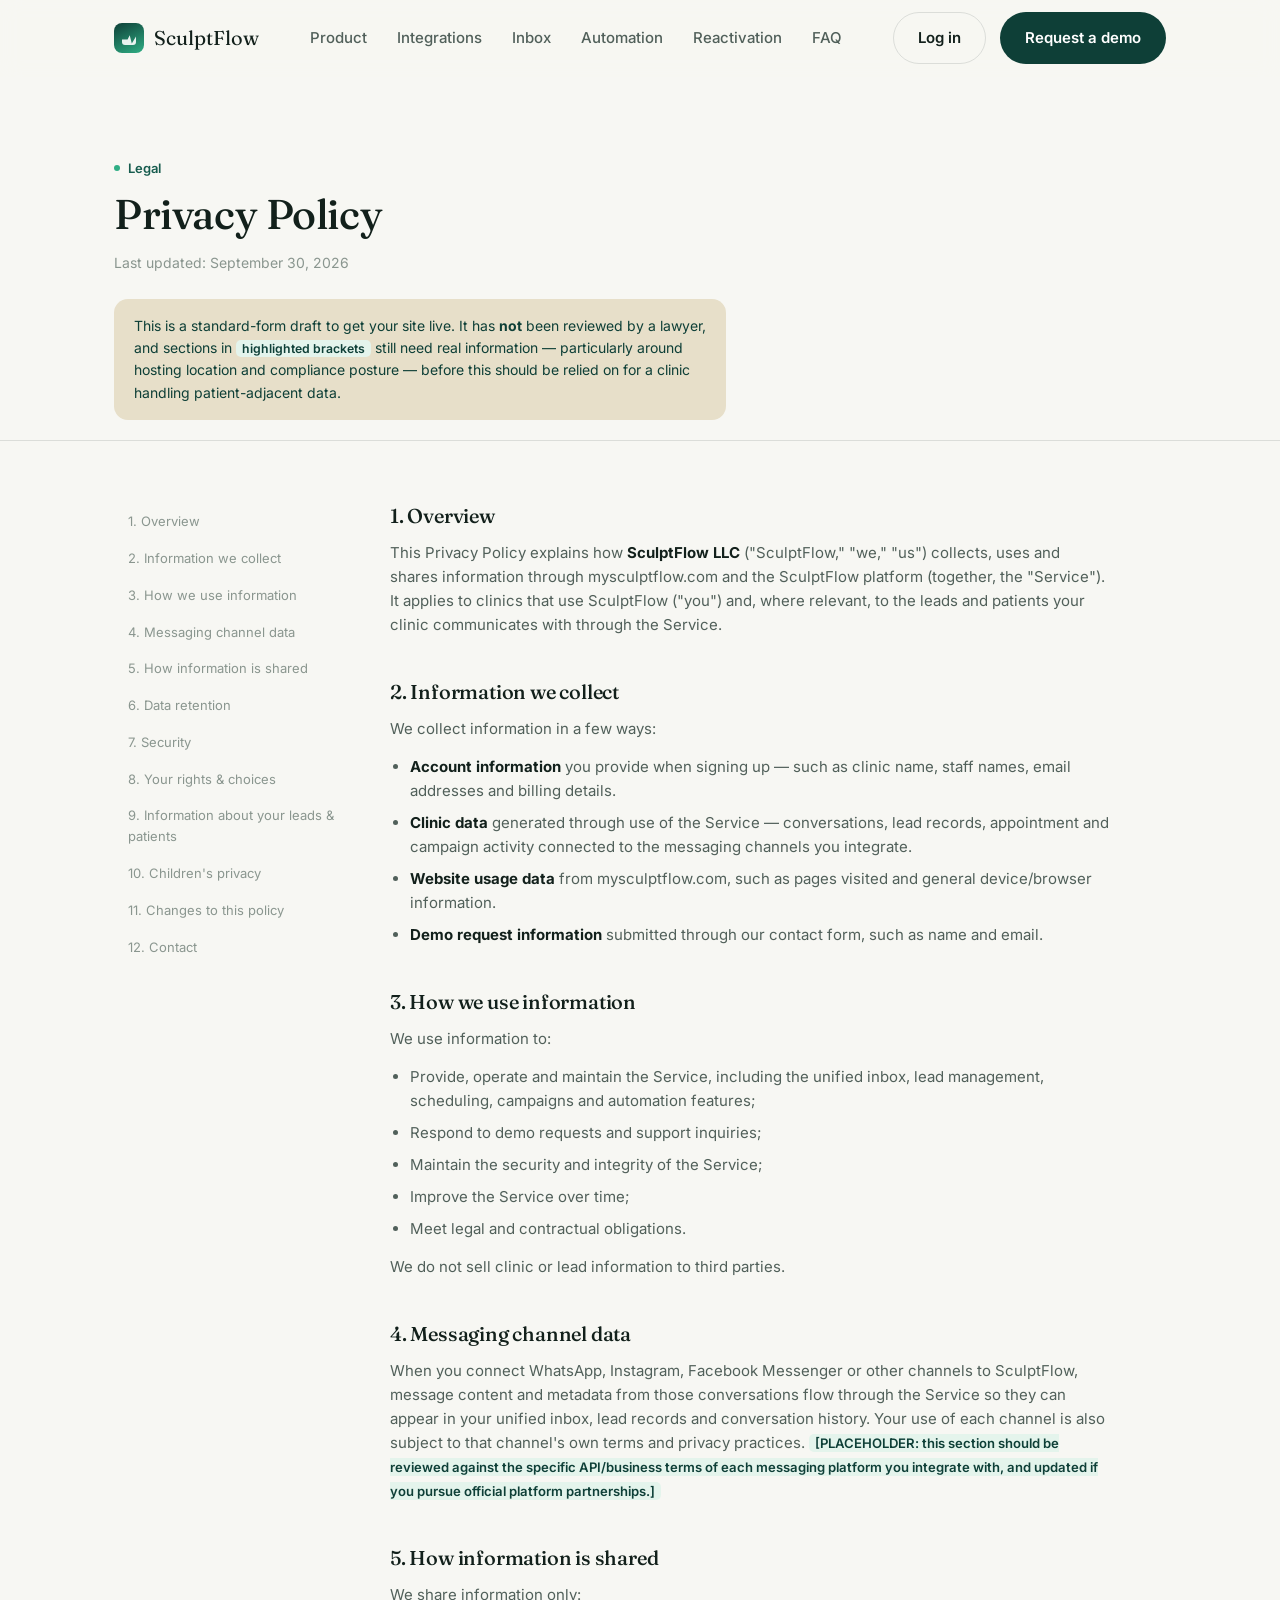
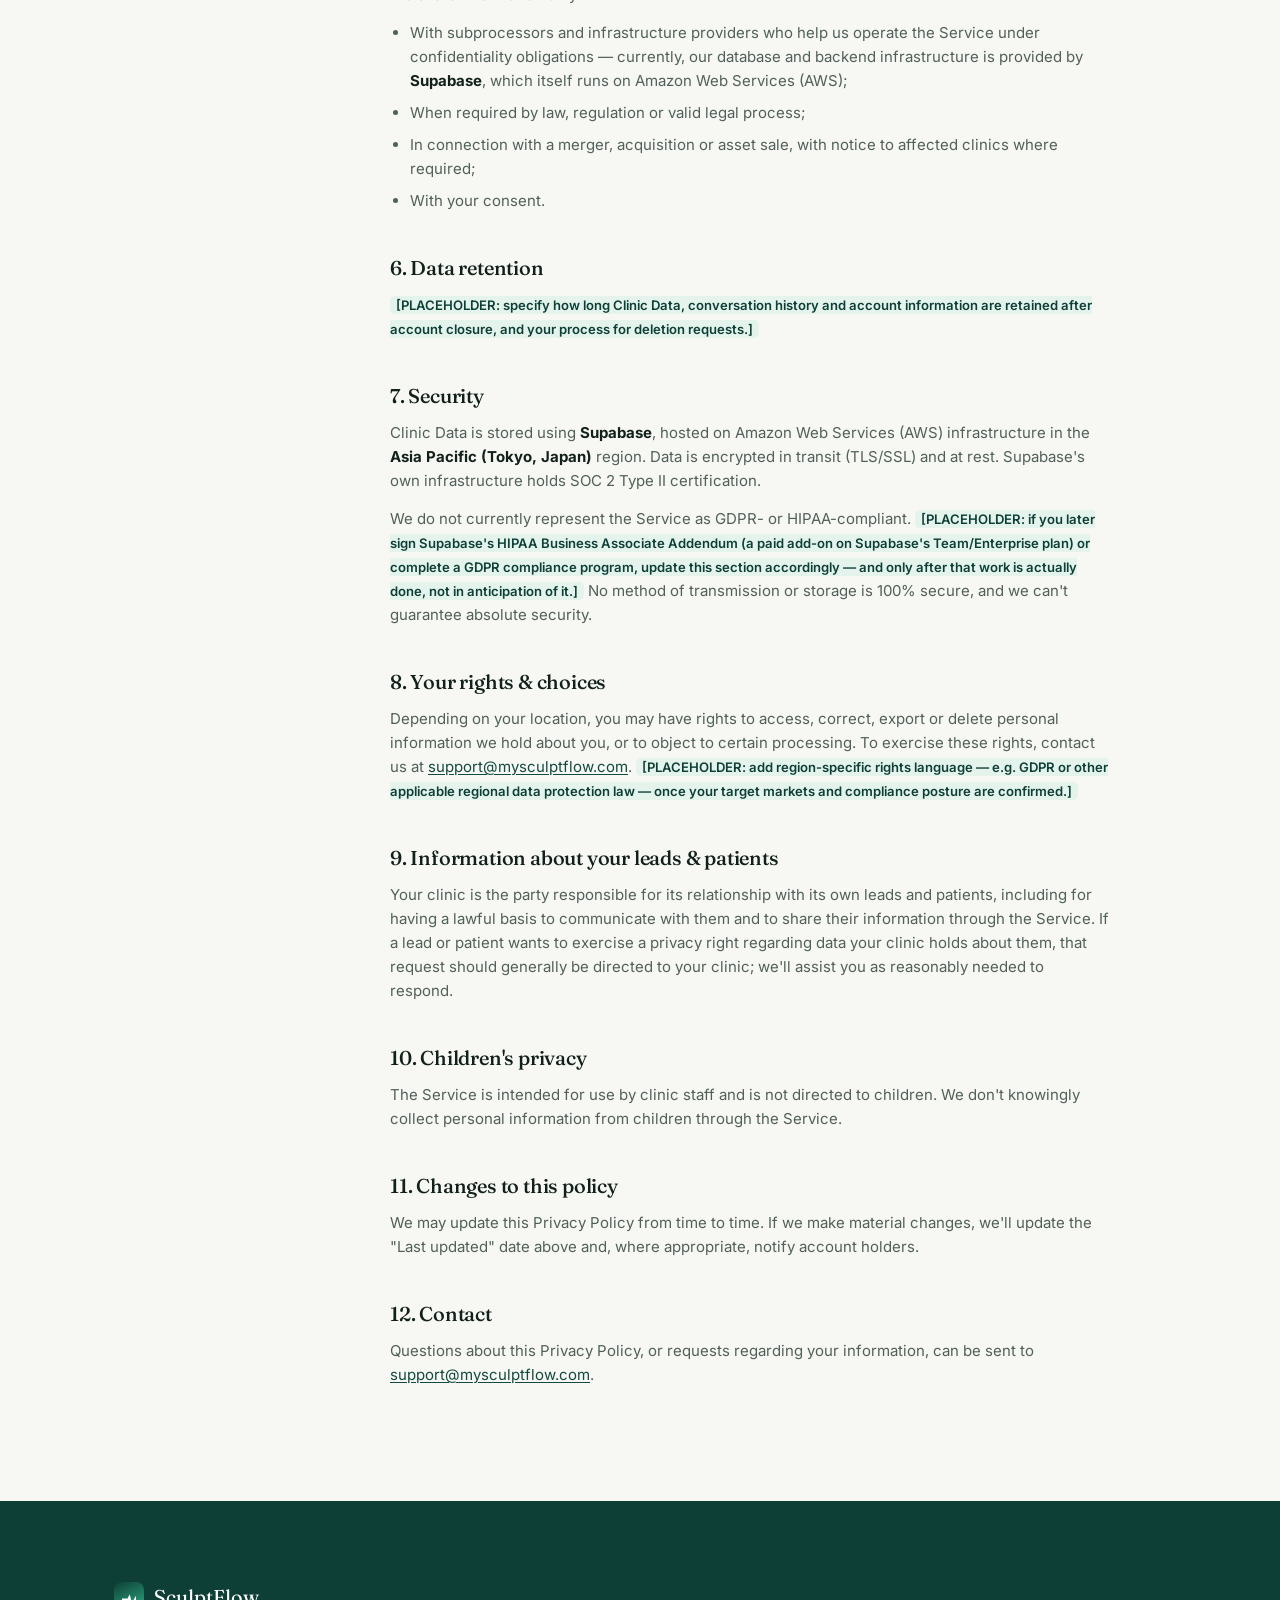
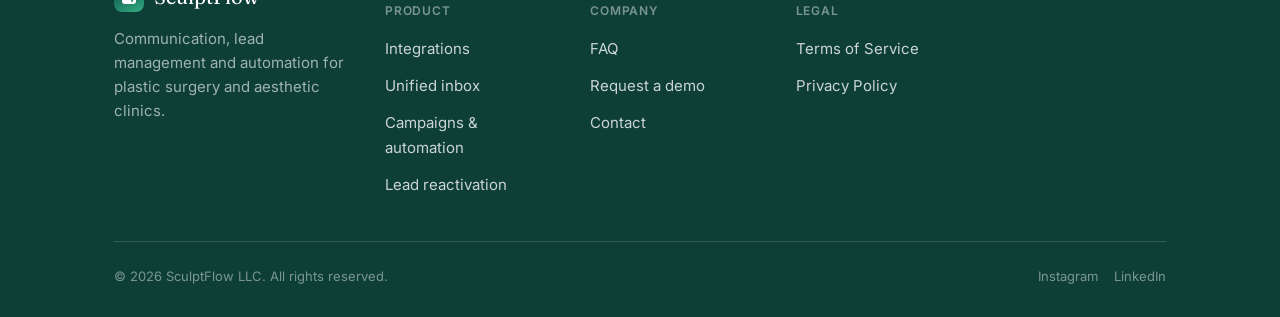
==== privacy.html @ b457e981 "Add Terms of Service and Privacy Policy pages" ====
<!doctype html>
<html lang="en">
<head>
<meta charset="UTF-8">
<meta name="viewport" content="width=device-width, initial-scale=1.0">
<title>Privacy Policy — SculptFlow</title>
<meta name="description" content="Privacy Policy for SculptFlow, a communication, lead management and automation platform for plastic surgery and aesthetic clinics.">
<link rel="icon" href="data:,">
<link rel="stylesheet" href="styles.css">
</head>
<body>

<!-- =========================== HEADER =========================== -->
<header class="site-header" id="siteHeader">
  <div class="wrap">
    <a href="index.html" class="logo">
      <span class="logo-mark" aria-hidden="true"></span>
      SculptFlow
    </a>

    <nav class="nav-links" aria-label="Primary">
      <a href="index.html#flow">Product</a>
      <a href="index.html#integrations">Integrations</a>
      <a href="index.html#inbox">Inbox</a>
      <a href="index.html#automation">Automation</a>
      <a href="index.html#reactivation">Reactivation</a>
      <a href="index.html#faq">FAQ</a>
    </nav>

    <div class="header-actions">
      <a href="index.html#demo" class="btn btn-ghost">Log in</a>
      <a href="index.html#demo" class="btn btn-primary">Request a demo</a>
      <button class="nav-toggle" id="navToggle" aria-label="Toggle menu" aria-expanded="false" aria-controls="mobileNav">
        <span></span><span></span><span></span>
      </button>
    </div>
  </div>

  <div class="mobile-nav" id="mobileNav">
    <a href="index.html#flow">Product</a>
    <a href="index.html#integrations">Integrations</a>
    <a href="index.html#inbox">Inbox</a>
    <a href="index.html#automation">Automation</a>
    <a href="index.html#reactivation">Reactivation</a>
    <a href="index.html#faq">FAQ</a>
    <a href="index.html#demo" class="btn btn-primary btn-block">Request a demo</a>
  </div>
</header>

<main>

  <section class="legal-hero">
    <div class="wrap">
      <span class="kicker">Legal</span>
      <h1>Privacy Policy</h1>
      <p class="legal-updated">Last updated: September 30, 2026</p>
      <p class="legal-notice">This is a standard-form draft to get your site live. It has <strong>not</strong> been reviewed by a lawyer, and sections in <span class="legal-placeholder">highlighted brackets</span> still need real information — particularly around hosting location and compliance posture — before this should be relied on for a clinic handling patient-adjacent data.</p>
    </div>
  </section>

  <section class="legal-body">
    <div class="wrap legal-layout">

      <nav class="legal-toc" aria-label="Table of contents">
        <a href="#overview">1. Overview</a>
        <a href="#collect">2. Information we collect</a>
        <a href="#use">3. How we use information</a>
        <a href="#channels">4. Messaging channel data</a>
        <a href="#sharing">5. How information is shared</a>
        <a href="#retention">6. Data retention</a>
        <a href="#security">7. Security</a>
        <a href="#rights">8. Your rights &amp; choices</a>
        <a href="#leads">9. Information about your leads &amp; patients</a>
        <a href="#children">10. Children's privacy</a>
        <a href="#changes">11. Changes to this policy</a>
        <a href="#contact">12. Contact</a>
      </nav>

      <div class="legal-content">

        <h2 id="overview">1. Overview</h2>
        <p>This Privacy Policy explains how <strong>SculptFlow LLC</strong> ("SculptFlow," "we," "us") collects, uses and shares information through mysculptflow.com and the SculptFlow platform (together, the "Service"). It applies to clinics that use SculptFlow ("you") and, where relevant, to the leads and patients your clinic communicates with through the Service.</p>

        <h2 id="collect">2. Information we collect</h2>
        <p>We collect information in a few ways:</p>
        <ul>
          <li><strong>Account information</strong> you provide when signing up — such as clinic name, staff names, email addresses and billing details.</li>
          <li><strong>Clinic data</strong> generated through use of the Service — conversations, lead records, appointment and campaign activity connected to the messaging channels you integrate.</li>
          <li><strong>Website usage data</strong> from mysculptflow.com, such as pages visited and general device/browser information.</li>
          <li><strong>Demo request information</strong> submitted through our contact form, such as name and email.</li>
        </ul>

        <h2 id="use">3. How we use information</h2>
        <p>We use information to:</p>
        <ul>
          <li>Provide, operate and maintain the Service, including the unified inbox, lead management, scheduling, campaigns and automation features;</li>
          <li>Respond to demo requests and support inquiries;</li>
          <li>Maintain the security and integrity of the Service;</li>
          <li>Improve the Service over time;</li>
          <li>Meet legal and contractual obligations.</li>
        </ul>
        <p>We do not sell clinic or lead information to third parties.</p>

        <h2 id="channels">4. Messaging channel data</h2>
        <p>When you connect WhatsApp, Instagram, Facebook Messenger or other channels to SculptFlow, message content and metadata from those conversations flow through the Service so they can appear in your unified inbox, lead records and conversation history. Your use of each channel is also subject to that channel's own terms and privacy practices. <span class="legal-placeholder">[PLACEHOLDER: this section should be reviewed against the specific API/business terms of each messaging platform you integrate with, and updated if you pursue official platform partnerships.]</span></p>

        <h2 id="sharing">5. How information is shared</h2>
        <p>We share information only:</p>
        <ul>
          <li>With subprocessors and infrastructure providers who help us operate the Service under confidentiality obligations — currently, our database and backend infrastructure is provided by <strong>Supabase</strong>, which itself runs on Amazon Web Services (AWS);</li>
          <li>When required by law, regulation or valid legal process;</li>
          <li>In connection with a merger, acquisition or asset sale, with notice to affected clinics where required;</li>
          <li>With your consent.</li>
        </ul>

        <h2 id="retention">6. Data retention</h2>
        <p><span class="legal-placeholder">[PLACEHOLDER: specify how long Clinic Data, conversation history and account information are retained after account closure, and your process for deletion requests.]</span></p>

        <h2 id="security">7. Security</h2>
        <p>Clinic Data is stored using <strong>Supabase</strong>, hosted on Amazon Web Services (AWS) infrastructure in the <strong>Asia Pacific (Tokyo, Japan)</strong> region. Data is encrypted in transit (TLS/SSL) and at rest. Supabase's own infrastructure holds SOC 2 Type II certification.</p>
        <p>We do not currently represent the Service as GDPR- or HIPAA-compliant. <span class="legal-placeholder">[PLACEHOLDER: if you later sign Supabase's HIPAA Business Associate Addendum (a paid add-on on Supabase's Team/Enterprise plan) or complete a GDPR compliance program, update this section accordingly — and only after that work is actually done, not in anticipation of it.]</span> No method of transmission or storage is 100% secure, and we can't guarantee absolute security.</p>

        <h2 id="rights">8. Your rights &amp; choices</h2>
        <p>Depending on your location, you may have rights to access, correct, export or delete personal information we hold about you, or to object to certain processing. To exercise these rights, contact us at <a href="mailto:support@mysculptflow.com">support@mysculptflow.com</a>. <span class="legal-placeholder">[PLACEHOLDER: add region-specific rights language — e.g. GDPR or other applicable regional data protection law — once your target markets and compliance posture are confirmed.]</span></p>

        <h2 id="leads">9. Information about your leads &amp; patients</h2>
        <p>Your clinic is the party responsible for its relationship with its own leads and patients, including for having a lawful basis to communicate with them and to share their information through the Service. If a lead or patient wants to exercise a privacy right regarding data your clinic holds about them, that request should generally be directed to your clinic; we'll assist you as reasonably needed to respond.</p>

        <h2 id="children">10. Children's privacy</h2>
        <p>The Service is intended for use by clinic staff and is not directed to children. We don't knowingly collect personal information from children through the Service.</p>

        <h2 id="changes">11. Changes to this policy</h2>
        <p>We may update this Privacy Policy from time to time. If we make material changes, we'll update the "Last updated" date above and, where appropriate, notify account holders.</p>

        <h2 id="contact">12. Contact</h2>
        <p>Questions about this Privacy Policy, or requests regarding your information, can be sent to <a href="mailto:support@mysculptflow.com">support@mysculptflow.com</a>.</p>

      </div>
    </div>
  </section>

</main>

<!-- =========================== FOOTER =========================== -->
<footer class="site-footer">
  <div class="wrap">
    <div class="footer-top">
      <div class="footer-brand">
        <a href="index.html" class="logo"><span class="logo-mark" aria-hidden="true"></span>SculptFlow</a>
        <p>Communication, lead management and automation for plastic surgery and aesthetic clinics.</p>
      </div>
      <div class="footer-col">
        <h5>Product</h5>
        <ul>
          <li><a href="index.html#integrations">Integrations</a></li>
          <li><a href="index.html#inbox">Unified inbox</a></li>
          <li><a href="index.html#automation">Campaigns &amp; automation</a></li>
          <li><a href="index.html#reactivation">Lead reactivation</a></li>
        </ul>
      </div>
      <div class="footer-col">
        <h5>Company</h5>
        <ul>
          <li><a href="index.html#faq">FAQ</a></li>
          <li><a href="index.html#demo">Request a demo</a></li>
          <li><a href="mailto:support@mysculptflow.com">Contact</a></li>
        </ul>
      </div>
      <div class="footer-col">
        <h5>Legal</h5>
        <ul>
          <li><a href="terms.html">Terms of Service</a></li>
          <li><a href="privacy.html">Privacy Policy</a></li>
        </ul>
      </div>
    </div>
    <div class="footer-bottom">
      <span>© 2026 SculptFlow LLC. All rights reserved.</span>
      <div class="footer-social">
        <a href="#">Instagram</a>
        <a href="#">LinkedIn</a>
      </div>
    </div>
  </div>
</footer>

<script src="script.js"></script>
</body>
</html>
---- styles.css ----
/* ==========================================================================
   SculptFlow — marketing site
   Design tokens
   ========================================================================== */

@import url('https://fonts.googleapis.com/css2?family=Fraunces:ital,opsz,wght@0,9..144,300;0,9..144,400;0,9..144,500;0,9..144,600;1,9..144,400;1,9..144,500&family=Inter:wght@400;500;600;700&display=swap');

:root{
  --bg:            #F7F7F3;
  --bg-alt:        #EFEDE4;
  --panel:         #FFFFFF;
  --ink:           #12201B;
  --ink-soft:      #51605A;
  --ink-faint:     #8A968F;
  --teal-900:      #0E3F37;
  --teal-800:      #124A40;
  --teal-700:      #175C4E;
  --mint-500:      #2FAE84;
  --mint-400:      #59C79E;
  --mint-100:      #E4F4EC;
  --sand-200:      #E7DFC9;
  --sand-300:      #DCD0AE;
  --line:          rgba(18,32,27,0.12);
  --line-soft:     rgba(18,32,27,0.07);
  --shadow-soft:   0 20px 50px -25px rgba(14,63,55,0.35);

  --font-display: 'Fraunces', ui-serif, Georgia, serif;
  --font-body:    'Inter', -apple-system, BlinkMacSystemFont, 'Segoe UI', sans-serif;

  --max: 1180px;
  --pad: clamp(20px, 5vw, 64px);
}

*, *::before, *::after{ box-sizing: border-box; }
html{ scroll-behavior: smooth; }
@media (prefers-reduced-motion: reduce){
  html{ scroll-behavior: auto; }
  *{ animation-duration: 0.001ms !important; animation-iteration-count: 1 !important; transition-duration: 0.001ms !important; }
}

body{
  margin:0;
  background: var(--bg);
  color: var(--ink);
  font-family: var(--font-body);
  font-size: 16px;
  line-height: 1.6;
  -webkit-font-smoothing: antialiased;
}

img{ max-width:100%; display:block; }
a{ color: inherit; text-decoration: none; }
ul{ margin:0; padding:0; list-style:none; }
button{ font: inherit; cursor:pointer; }

.wrap{
  max-width: var(--max);
  margin: 0 auto;
  padding-left: var(--pad);
  padding-right: var(--pad);
}

section{ position: relative; }

h1,h2,h3,h4{
  font-family: var(--font-display);
  font-weight: 500;
  line-height: 1.1;
  letter-spacing: -0.01em;
  margin: 0;
  color: var(--ink);
}

h2{ font-size: clamp(1.9rem, 3.4vw, 2.7rem); }
h3{ font-size: clamp(1.25rem, 2vw, 1.5rem); }

p{ margin:0; }

.lede{
  color: var(--ink-soft);
  font-size: clamp(1rem, 1.2vw, 1.125rem);
  max-width: 46ch;
}

:focus-visible{
  outline: 2px solid var(--teal-700);
  outline-offset: 3px;
  border-radius: 4px;
}

/* --------------------------------------------------------------------
   Section furniture
   -------------------------------------------------------------------- */

.kicker{
  display:inline-flex;
  align-items:center;
  gap:8px;
  font-size: 0.8125rem;
  color: var(--teal-700);
  font-weight: 600;
  margin-bottom: 14px;
}
.kicker::before{
  content:"";
  width:6px; height:6px;
  border-radius:50%;
  background: var(--mint-500);
  flex: none;
}

.section-head{
  max-width: 640px;
  margin-bottom: 44px;
}
.section-head.center{
  margin-left:auto; margin-right:auto;
  text-align:center;
}
.section-head .lede{ margin-top:14px; max-width: 52ch; }
.section-head.center .lede{ margin-left:auto; margin-right:auto; }

.section-pad{ padding: clamp(64px, 9vw, 112px) 0; }
.tint{ background: var(--bg-alt); }
.divider{ border-top:1px solid var(--line); }

/* Buttons */
.btn{
  display:inline-flex;
  align-items:center;
  justify-content:center;
  gap:8px;
  padding: 13px 24px;
  border-radius: 100px;
  font-weight: 600;
  font-size: 0.9375rem;
  border: 1px solid transparent;
  transition: transform .18s ease, background .18s ease, border-color .18s ease, color .18s ease;
  white-space: nowrap;
}
.btn:active{ transform: translateY(1px); }
.btn-primary{
  background: var(--teal-900);
  color: #fff;
}
.btn-primary:hover{ background: var(--mint-500); }
.btn-ghost{
  background: transparent;
  border-color: var(--line);
  color: var(--ink);
}
.btn-ghost:hover{ border-color: var(--teal-900); }
.btn-block{ width:100%; }

/* --------------------------------------------------------------------
   Header
   -------------------------------------------------------------------- */

.site-header{
  position: sticky;
  top:0;
  z-index: 100;
  background: rgba(247,247,243,0.86);
  backdrop-filter: saturate(140%) blur(10px);
  border-bottom: 1px solid transparent;
  transition: border-color .25s ease, box-shadow .25s ease;
}
.site-header.is-scrolled{
  border-color: var(--line);
  box-shadow: 0 8px 30px -24px rgba(18,32,27,0.5);
}
.site-header .wrap{
  display:flex;
  align-items:center;
  justify-content:space-between;
  height: 76px;
}
.logo{
  display:flex;
  align-items:center;
  gap:10px;
  font-family: var(--font-display);
  font-size: 1.25rem;
  color: var(--ink);
}
.logo-mark{
  width: 30px; height: 30px;
  border-radius: 8px;
  background: linear-gradient(155deg, var(--teal-900), var(--mint-500));
  position: relative;
  flex: none;
}
.logo-mark::after{
  content:"";
  position:absolute;
  inset: 8px 8px 8px 8px;
  border-radius: 3px;
  background: #fff;
  clip-path: polygon(0 60%, 40% 60%, 55% 30%, 70% 90%, 100% 40%, 100% 100%, 0 100%);
  opacity:.9;
}

.nav-links{
  display:flex;
  align-items:center;
  gap: 30px;
}
.nav-links a{
  font-size: 0.9375rem;
  color: var(--ink-soft);
  font-weight: 500;
  transition: color .15s ease;
}
.nav-links a:hover{ color: var(--ink); }

.header-actions{ display:flex; align-items:center; gap:14px; }

.nav-toggle{
  display:none;
  background:none; border:none;
  width: 40px; height:40px;
  align-items:center; justify-content:center;
  flex-direction:column; gap:5px;
}
.nav-toggle span{ width:20px; height:2px; background: var(--ink); display:block; transition: transform .2s ease, opacity .2s ease; }

.mobile-nav{
  display:none;
  flex-direction:column;
  gap: 2px;
  padding: 8px var(--pad) 20px;
  border-top: 1px solid var(--line);
  background: var(--bg);
}
.mobile-nav a{
  padding: 12px 4px;
  border-bottom: 1px solid var(--line-soft);
  color: var(--ink-soft);
  font-weight: 500;
}
.mobile-nav .btn{ margin-top: 14px; }

body.nav-open .mobile-nav{ display:flex; }
body.nav-open .nav-toggle span:nth-child(1){ transform: translateY(7px) rotate(45deg); }
body.nav-open .nav-toggle span:nth-child(2){ opacity:0; }
body.nav-open .nav-toggle span:nth-child(3){ transform: translateY(-7px) rotate(-45deg); }

@media (max-width: 880px){
  .nav-links{ display:none; }
  .header-actions .btn-ghost{ display:none; }
  .nav-toggle{ display:flex; }
}

/* --------------------------------------------------------------------
   Hero
   -------------------------------------------------------------------- */

.hero{
  padding: clamp(56px, 9vw, 96px) 0 0;
  overflow: hidden;
}
.hero-grid{
  display:grid;
  grid-template-columns: 1.05fr 1fr;
  gap: 48px;
  align-items:center;
}
.hero-copy .badge{
  display:inline-flex;
  align-items:center;
  gap:8px;
  padding: 7px 14px;
  border-radius: 100px;
  background: var(--sand-200);
  color: var(--teal-900);
  font-size: 0.8125rem;
  font-weight: 600;
  margin-bottom: 22px;
}
.badge .dot{ width:6px; height:6px; border-radius:50%; background: var(--mint-500); }

.hero h1{
  font-size: clamp(2.3rem, 4.4vw, 3.6rem);
  max-width: 15ch;
}
.hero h1 em{
  font-style: italic;
  color: var(--teal-800);
}
.hero .lede{
  margin-top: 20px;
  max-width: 48ch;
  font-size: 1.0625rem;
}
.hero-ctas{
  display:flex;
  align-items:center;
  gap: 18px;
  margin-top: 30px;
  flex-wrap:wrap;
}
.hero-note{
  font-size: 0.8125rem;
  color: var(--ink-faint);
}
.hero-channels{
  display:flex;
  align-items:center;
  gap: 18px;
  margin-top: 40px;
  flex-wrap: wrap;
}
.hero-channels span{
  font-size: 0.75rem;
  text-transform: uppercase;
  letter-spacing: 0.06em;
  color: var(--ink-faint);
}
.chan-row{ display:flex; gap:10px; }
.chan-chip{
  display:flex; align-items:center; gap:6px;
  padding: 6px 12px 6px 8px;
  border-radius: 100px;
  border: 1px solid var(--line);
  background: var(--panel);
  font-size: 0.8125rem;
  font-weight: 600;
}
.chan-chip svg{ width:16px; height:16px; }

/* Hero mockup -------------------------------------------------------- */
.hero-visual{ position:relative; }
.mock-window{
  background: var(--panel);
  border-radius: 20px;
  border: 1px solid var(--line);
  box-shadow: var(--shadow-soft);
  overflow:hidden;
  transform: rotate(1.2deg);
}
.mock-titlebar{
  display:flex; align-items:center; gap:6px;
  padding: 12px 16px;
  border-bottom: 1px solid var(--line-soft);
}
.mock-titlebar i{ width:9px; height:9px; border-radius:50%; background: var(--line); }
.mock-titlebar span{
  margin-left: 10px;
  font-size: 0.75rem;
  color: var(--ink-faint);
}
.mock-body{ display:flex; min-height: 340px; }
.mock-sidebar{
  width: 130px;
  border-right: 1px solid var(--line-soft);
  padding: 16px 10px;
  background: var(--bg-alt);
  flex: none;
}
.mock-sidebar .item{
  padding: 9px 10px;
  border-radius: 8px;
  font-size: 0.75rem;
  color: var(--ink-soft);
  font-weight: 600;
  margin-bottom: 4px;
}
.mock-sidebar .item.active{ background: var(--teal-900); color:#fff; }
.mock-main{ flex:1; padding: 16px; display:flex; flex-direction:column; gap:10px; }
.mock-msg{
  max-width: 78%;
  padding: 9px 12px;
  border-radius: 14px;
  font-size: 0.8125rem;
  line-height:1.35;
}
.mock-msg.in{ background: var(--bg-alt); align-self:flex-start; border-bottom-left-radius:4px; }
.mock-msg.out{ background: var(--teal-900); color:#fff; align-self:flex-end; border-bottom-right-radius:4px; }
.mock-msg.ai{ background: var(--mint-100); color: var(--teal-900); align-self:flex-start; border-bottom-left-radius:4px; }
.mock-tag{
  align-self:flex-start;
  font-size: 0.6875rem;
  color: var(--ink-faint);
  margin: 2px 0 8px;
}
.mock-float{
  position:absolute;
  background: var(--panel);
  border: 1px solid var(--line);
  border-radius: 14px;
  box-shadow: var(--shadow-soft);
  padding: 12px 14px;
  display:flex; align-items:center; gap:10px;
  font-size: 0.8125rem;
  font-weight: 600;
}
.mock-float.f1{ top: -18px; right: 30px; }
.mock-float.f2{ bottom: -22px; left: -18px; }
.mock-float .swatch{ width:30px; height:30px; border-radius:9px; flex:none; display:flex; align-items:center; justify-content:center; color:#fff; }

@media (max-width: 980px){
  .hero-grid{ grid-template-columns: 1fr; }
  .hero-visual{ order:-1; }
  .mock-float{ display:none; }
}

/* --------------------------------------------------------------------
   Segment strip (who it's for, understated)
   -------------------------------------------------------------------- */
.segment-strip{
  padding: 30px 0;
  border-top: 1px solid var(--line);
  border-bottom: 1px solid var(--line);
}
.segment-strip .wrap{
  display:flex;
  flex-wrap:wrap;
  gap: 14px 34px;
  align-items:center;
  justify-content:space-between;
}
.segment-strip .label{
  font-size: 0.8125rem;
  color: var(--ink-faint);
  flex: none;
}
.segment-list{
  display:flex;
  flex-wrap:wrap;
  gap: 10px 30px;
}
.segment-list li{
  font-family: var(--font-display);
  font-size: 1.05rem;
  color: var(--ink-soft);
}

/* --------------------------------------------------------------------
   Flow (numbered sequence)
   -------------------------------------------------------------------- */
.flow-list{
  display:grid;
  grid-template-columns: repeat(4, 1fr);
  gap: 1px;
  background: var(--line);
  border: 1px solid var(--line);
  border-radius: 18px;
  overflow: hidden;
}
.flow-item{
  background: var(--panel);
  padding: 26px 20px;
  min-height: 168px;
  display:flex;
  flex-direction:column;
  gap: 14px;
}
.flow-item .num{
  font-family: var(--font-display);
  font-size: 0.9rem;
  color: var(--mint-500);
  font-weight:600;
}
.flow-item h4{ font-size: 1.0625rem; font-weight:500; }
.flow-item p{ font-size: 0.875rem; color: var(--ink-soft); }

@media (max-width: 900px){
  .flow-list{ grid-template-columns: repeat(2, 1fr); }
}
@media (max-width: 560px){
  .flow-list{ grid-template-columns: 1fr; }
}

/* --------------------------------------------------------------------
   Integrations
   -------------------------------------------------------------------- */
.integration-cards{
  display:grid;
  grid-template-columns: repeat(3, 1fr);
  gap: 20px;
}
.integration-card{
  background: var(--panel);
  border: 1px solid var(--line);
  border-radius: 18px;
  padding: 28px;
  transition: transform .2s ease, box-shadow .2s ease;
}
.integration-card:hover{ transform: translateY(-4px); box-shadow: var(--shadow-soft); }
.integration-card .icn{
  width: 48px; height:48px;
  border-radius: 13px;
  display:flex; align-items:center; justify-content:center;
  margin-bottom: 18px;
}
.integration-card h4{ margin-bottom:8px; }
.integration-card p{ color: var(--ink-soft); font-size: 0.9375rem; }
.icn-whatsapp{ background:#E4F4EC; color:#1E8E5A; }
.icn-instagram{ background:#FCE7EF; color:#C13584; }
.icn-messenger{ background:#E6EEFC; color:#0A66C2; }

.integration-note{
  margin-top: 26px;
  display:flex;
  align-items:center;
  gap: 12px;
  padding: 16px 20px;
  border-radius: 14px;
  background: var(--bg-alt);
  font-size: 0.875rem;
  color: var(--ink-soft);
}

@media (max-width: 780px){
  .integration-cards{ grid-template-columns: 1fr; }
}

/* --------------------------------------------------------------------
   Feature rows (image / text alternating)
   -------------------------------------------------------------------- */
.feature-row{
  display:grid;
  grid-template-columns: 1fr 1fr;
  gap: 56px;
  align-items:center;
}
.feature-row.reverse .feature-visual{ order: 2; }
.feature-row + .feature-row{ margin-top: 88px; }

.feature-text .kicker{ margin-bottom: 12px; }
.feature-text h3{ font-size: clamp(1.4rem, 2.4vw, 1.85rem); margin-bottom: 14px; }
.feature-text p.lede{ max-width: 50ch; margin-bottom: 22px; }

.check-list{ display:flex; flex-direction:column; gap: 12px; }
.check-list li{
  display:flex;
  align-items:flex-start;
  gap: 10px;
  font-size: 0.9375rem;
  color: var(--ink-soft);
}
.check-list svg{ flex:none; margin-top:3px; color: var(--mint-500); }

@media (max-width: 900px){
  .feature-row, .feature-row.reverse{ grid-template-columns: 1fr; }
  .feature-row.reverse .feature-visual{ order: -1; }
}

/* Generic mock panel used across feature sections */
.panel-card{
  background: var(--panel);
  border: 1px solid var(--line);
  border-radius: 18px;
  box-shadow: var(--shadow-soft);
  overflow:hidden;
}
.panel-head{
  display:flex; align-items:center; justify-content:space-between;
  padding: 14px 18px;
  border-bottom: 1px solid var(--line-soft);
  font-size: 0.8125rem;
  color: var(--ink-faint);
  font-weight:600;
}
.panel-head .pill{
  padding: 3px 10px;
  border-radius: 100px;
  background: var(--mint-100);
  color: var(--teal-800);
  font-size: 0.6875rem;
}
.panel-body{ padding: 18px; }

/* Lead table mock */
.lead-row{
  display:grid;
  grid-template-columns: 1.4fr 1fr 0.9fr;
  gap: 10px;
  padding: 12px 10px;
  border-bottom: 1px solid var(--line-soft);
  align-items:center;
}
.lead-row:last-child{ border-bottom:none; }
.lead-name{ font-weight:600; font-size:0.875rem; }
.lead-sub{ font-size:0.75rem; color: var(--ink-faint); }
.stage-pill{
  justify-self:start;
  font-size: 0.6875rem;
  font-weight:600;
  padding: 4px 10px;
  border-radius: 100px;
}
.stage-new{ background:#E6EEFC; color:#0A66C2; }
.stage-booked{ background:#E4F4EC; color:#1E8E5A; }
.stage-follow{ background:#FBEFDC; color:#A8641E; }

/* Scheduler mock */
.slot-grid{
  display:grid;
  grid-template-columns: repeat(4, 1fr);
  gap: 8px;
}
.slot{
  padding: 10px 6px;
  text-align:center;
  border-radius: 10px;
  border: 1px solid var(--line);
  font-size: 0.75rem;
  color: var(--ink-soft);
}
.slot.taken{ background: var(--bg-alt); color: var(--ink-faint); text-decoration: line-through; }
.slot.open{ border-color: var(--mint-500); color: var(--teal-800); font-weight:600; }

/* Campaign mock */
.campaign-item{
  display:flex; align-items:center; justify-content:space-between;
  padding: 12px 4px;
  border-bottom: 1px solid var(--line-soft);
}
.campaign-item:last-child{ border-bottom:none; }
.campaign-item .name{ font-size:0.875rem; font-weight:600; }
.campaign-item .meta{ font-size:0.75rem; color: var(--ink-faint); }
.campaign-progress{
  width: 90px; height:6px; border-radius:4px;
  background: var(--bg-alt);
  overflow:hidden;
  flex:none;
}
.campaign-progress i{ display:block; height:100%; background: var(--mint-500); }

/* AI / human takeover toggle mock */
.takeover-toggle{
  display:flex; align-items:center; gap:10px;
  padding: 10px 14px;
  border-radius: 100px;
  background: var(--bg-alt);
  width: fit-content;
  font-size: 0.8125rem;
  font-weight:600;
  margin-bottom: 16px;
}
.takeover-toggle .knob{
  width: 34px; height: 20px;
  border-radius: 100px;
  background: var(--teal-900);
  position: relative;
  flex:none;
}
.takeover-toggle .knob::after{
  content:"";
  position:absolute; top:2px; left:2px;
  width:16px; height:16px;
  border-radius:50%;
  background:#fff;
  transition: left .2s ease;
}
.takeover-toggle.on .knob::after{ left: 16px; }
.takeover-toggle.on .knob{ background: var(--mint-500); }

/* --------------------------------------------------------------------
   Reactivation (standalone emphasis section)
   -------------------------------------------------------------------- */
.reactivation{
  background: var(--teal-900);
  color: #fff;
  border-radius: 28px;
  padding: clamp(48px, 7vw, 84px);
  display:grid;
  grid-template-columns: 1.1fr 0.9fr;
  gap: 48px;
  align-items:center;
}
.reactivation .kicker{ color: var(--mint-400); }
.reactivation .kicker::before{ background: var(--mint-400); }
.reactivation h2{
  color:#fff;
  font-size: clamp(1.8rem, 3.2vw, 2.5rem);
  max-width: 14ch;
}
.reactivation p.lede{ color: rgba(255,255,255,0.72); margin-top:16px; max-width: 46ch; }
.reactivation .btn-primary{ background:#fff; color: var(--teal-900); margin-top: 26px; }
.reactivation .btn-primary:hover{ background: var(--mint-400); color:#fff; }

.reactivation-card{
  background: rgba(255,255,255,0.06);
  border: 1px solid rgba(255,255,255,0.14);
  border-radius: 18px;
  padding: 24px;
}
.reactivation-stat-row{
  display:flex; align-items:center; justify-content:space-between;
  padding: 14px 0;
  border-bottom: 1px solid rgba(255,255,255,0.12);
}
.reactivation-stat-row:last-child{ border-bottom:none; }
.reactivation-stat-row .k{ font-size: 0.875rem; color: rgba(255,255,255,0.7); }
.reactivation-stat-row .v{ font-family: var(--font-display); font-size:1.1rem; }

@media (max-width: 860px){
  .reactivation{ grid-template-columns: 1fr; }
}

/* --------------------------------------------------------------------
   Dashboard showcase
   -------------------------------------------------------------------- */
.dash-window{
  border-radius: 22px;
  border: 1px solid var(--line);
  background: var(--panel);
  box-shadow: var(--shadow-soft);
  overflow:hidden;
}
.dash-body{ display:flex; }
.dash-sidebar{
  width: 190px;
  flex:none;
  background: var(--teal-900);
  color: rgba(255,255,255,0.75);
  padding: 22px 14px;
}
.dash-sidebar .brand{
  color:#fff; font-family: var(--font-display); font-size:1rem; padding: 0 8px 20px;
}
.dash-sidebar .item{
  padding: 10px 10px;
  border-radius:8px;
  font-size: 0.8125rem;
  font-weight:600;
  margin-bottom:2px;
}
.dash-sidebar .item.active{ background: rgba(255,255,255,0.14); color:#fff; }
.dash-main{ flex:1; padding: 24px; background: var(--bg-alt); }
.dash-cards{
  display:grid;
  grid-template-columns: repeat(3, 1fr);
  gap: 14px;
  margin-bottom: 18px;
}
.dash-card{
  background: var(--panel);
  border: 1px solid var(--line);
  border-radius: 14px;
  padding: 16px;
}
.dash-card .label{ font-size: 0.75rem; color: var(--ink-faint); margin-bottom:8px; }
.dash-card .value{ font-family: var(--font-display); font-size: 1.5rem; }
.dash-inbox-preview{
  background: var(--panel);
  border: 1px solid var(--line);
  border-radius: 14px;
  padding: 14px 16px;
}
.dash-inbox-preview .row{
  display:flex; align-items:center; gap:10px;
  padding: 8px 0;
  border-bottom: 1px solid var(--line-soft);
  font-size: 0.8125rem;
}
.dash-inbox-preview .row:last-child{ border-bottom:none; }
.dash-inbox-preview .chan-dot{ width:8px; height:8px; border-radius:50%; flex:none; }
.dash-inbox-preview .row .name{ font-weight:600; }
.dash-inbox-preview .row .snip{ color: var(--ink-faint); flex:1; overflow:hidden; text-overflow:ellipsis; white-space:nowrap; }

@media (max-width: 780px){
  .dash-cards{ grid-template-columns: 1fr 1fr; }
  .dash-sidebar{ display:none; }
}
@media (max-width: 560px){
  .dash-cards{ grid-template-columns: 1fr; }
}

/* --------------------------------------------------------------------
   FAQ
   -------------------------------------------------------------------- */
.faq-list{
  max-width: 780px;
  margin: 0 auto;
  border-top: 1px solid var(--line);
}
.faq-item{ border-bottom: 1px solid var(--line); }
.faq-q{
  width:100%;
  display:flex;
  align-items:center;
  justify-content:space-between;
  gap: 20px;
  padding: 22px 4px;
  background:none;
  border:none;
  text-align:left;
  font-family: var(--font-display);
  font-size: 1.0625rem;
  color: var(--ink);
}
.faq-q .plus{
  flex:none;
  width: 26px; height:26px;
  border-radius:50%;
  border: 1px solid var(--line);
  display:flex; align-items:center; justify-content:center;
  position:relative;
}
.faq-q .plus::before, .faq-q .plus::after{
  content:"";
  position:absolute;
  background: var(--ink);
  transition: transform .2s ease, opacity .2s ease;
}
.faq-q .plus::before{ width:10px; height:1.5px; }
.faq-q .plus::after{ width:1.5px; height:10px; }
.faq-item.open .faq-q .plus::after{ transform: rotate(90deg); opacity:0; }

.faq-a{
  max-height:0;
  overflow:hidden;
  transition: max-height .28s ease;
}
.faq-a p{
  padding: 0 4px 22px;
  color: var(--ink-soft);
  max-width: 62ch;
  font-size: 0.9375rem;
}

/* --------------------------------------------------------------------
   Demo CTA
   -------------------------------------------------------------------- */
.demo-cta{
  background: var(--sand-200);
  border-radius: 28px;
  padding: clamp(44px, 7vw, 76px);
  text-align:center;
}
.demo-cta h2{ max-width: 20ch; margin: 0 auto; }
.demo-cta .lede{ margin: 16px auto 0; }
.demo-form{
  margin-top: 30px;
  display:flex;
  gap: 10px;
  max-width: 480px;
  margin-left:auto; margin-right:auto;
  flex-wrap: wrap;
  justify-content:center;
}
.demo-form input{
  flex:1;
  min-width: 220px;
  padding: 13px 18px;
  border-radius: 100px;
  border: 1px solid var(--line);
  background: #fff;
  font: inherit;
  font-size: 0.9375rem;
}
.demo-form input:focus{ outline: 2px solid var(--teal-700); outline-offset:1px; }
.demo-status{
  margin-top: 14px;
  font-size: 0.875rem;
  color: var(--teal-800);
  font-weight:600;
  min-height: 1.2em;
}

/* --------------------------------------------------------------------
   Footer
   -------------------------------------------------------------------- */
.site-footer{
  background: var(--teal-900);
  color: rgba(255,255,255,0.75);
  padding: clamp(56px, 7vw, 80px) 0 30px;
}
.footer-top{
  display:grid;
  grid-template-columns: 1.4fr 1fr 1fr 1fr 1fr;
  gap: 40px;
  padding-bottom: 44px;
  border-bottom: 1px solid rgba(255,255,255,0.14);
}
.footer-brand .logo{ color:#fff; margin-bottom: 14px; }
.footer-brand .logo-mark::after{ opacity: 1; }
.footer-brand p{ max-width: 34ch; font-size: 0.9375rem; color: rgba(255,255,255,0.6); }
.footer-col h5{
  font-family: var(--font-body);
  font-size: 0.75rem;
  text-transform: uppercase;
  letter-spacing: 0.06em;
  color: rgba(255,255,255,0.45);
  margin-bottom: 16px;
  font-weight:600;
}
.footer-col ul{ display:flex; flex-direction:column; gap:11px; }
.footer-col a{ font-size: 0.9375rem; color: rgba(255,255,255,0.78); transition: color .15s ease; }
.footer-col a:hover{ color:#fff; }
.footer-bottom{
  display:flex;
  justify-content:space-between;
  align-items:center;
  flex-wrap:wrap;
  gap: 12px;
  padding-top: 24px;
  font-size: 0.8125rem;
  color: rgba(255,255,255,0.45);
}
.footer-social{ display:flex; gap:16px; }

@media (max-width: 780px){
  .footer-top{ grid-template-columns: 1fr 1fr; }
}
@media (max-width: 500px){
  .footer-top{ grid-template-columns: 1fr; }
}

/* --------------------------------------------------------------------
   Reveal-on-load (single orchestrated moment, hero only)
   -------------------------------------------------------------------- */
.reveal{ opacity:0; transform: translateY(14px); }
.reveal.is-in{
  opacity:1; transform: translateY(0);
  transition: opacity .6s ease, transform .6s ease;
}

/* --------------------------------------------------------------------
   Legal pages (Terms / Privacy)
   -------------------------------------------------------------------- */
.legal-hero{
  padding: clamp(48px, 7vw, 76px) 0 20px;
  border-bottom: 1px solid var(--line);
}
.legal-hero .kicker{ margin-bottom: 14px; }
.legal-hero h1{ font-size: clamp(1.9rem, 3.4vw, 2.6rem); max-width: 22ch; }
.legal-updated{
  margin-top: 14px;
  font-size: 0.875rem;
  color: var(--ink-faint);
}

.legal-notice{
  margin-top: 24px;
  padding: 16px 20px;
  border-radius: 14px;
  background: var(--sand-200);
  color: var(--teal-900);
  font-size: 0.875rem;
  max-width: 68ch;
}

.legal-body{
  padding: clamp(40px, 6vw, 64px) 0 clamp(64px, 8vw, 100px);
}
.legal-layout{
  display:grid;
  grid-template-columns: 220px 1fr;
  gap: 56px;
  align-items:start;
}
.legal-toc{
  position: sticky;
  top: 96px;
  display:flex;
  flex-direction:column;
  gap: 4px;
}
.legal-toc a{
  font-size: 0.8125rem;
  color: var(--ink-faint);
  padding: 6px 0;
  border-left: 2px solid transparent;
  padding-left: 12px;
}
.legal-toc a:hover{ color: var(--ink); border-left-color: var(--line); }

.legal-content{ max-width: 72ch; }
.legal-content h2{
  font-size: 1.25rem;
  margin-top: 44px;
  margin-bottom: 14px;
  scroll-margin-top: 96px;
}
.legal-content h2:first-child{ margin-top:0; }
.legal-content p{
  color: var(--ink-soft);
  font-size: 0.9375rem;
  margin-bottom: 14px;
}
.legal-content ul, .legal-content ol{
  margin: 0 0 14px;
  padding-left: 20px;
  color: var(--ink-soft);
  font-size: 0.9375rem;
  display:flex;
  flex-direction:column;
  gap: 8px;
}
.legal-content ul{ list-style: disc; }
.legal-content ol{ list-style: decimal; }
.legal-content a{ color: var(--teal-800); text-decoration: underline; text-underline-offset: 2px; }
.legal-content strong{ color: var(--ink); }
.legal-placeholder{
  background: var(--mint-100);
  color: var(--teal-900);
  padding: 1px 6px;
  border-radius: 5px;
  font-weight: 600;
  font-size: 0.875em;
}

@media (max-width: 860px){
  .legal-layout{ grid-template-columns: 1fr; }
  .legal-toc{
    position: static;
    flex-direction: row;
    flex-wrap: wrap;
    gap: 6px 16px;
    padding-bottom: 20px;
    border-bottom: 1px solid var(--line);
    margin-bottom: 20px;
  }
  .legal-toc a{ border-left:none; padding-left:0; }
}
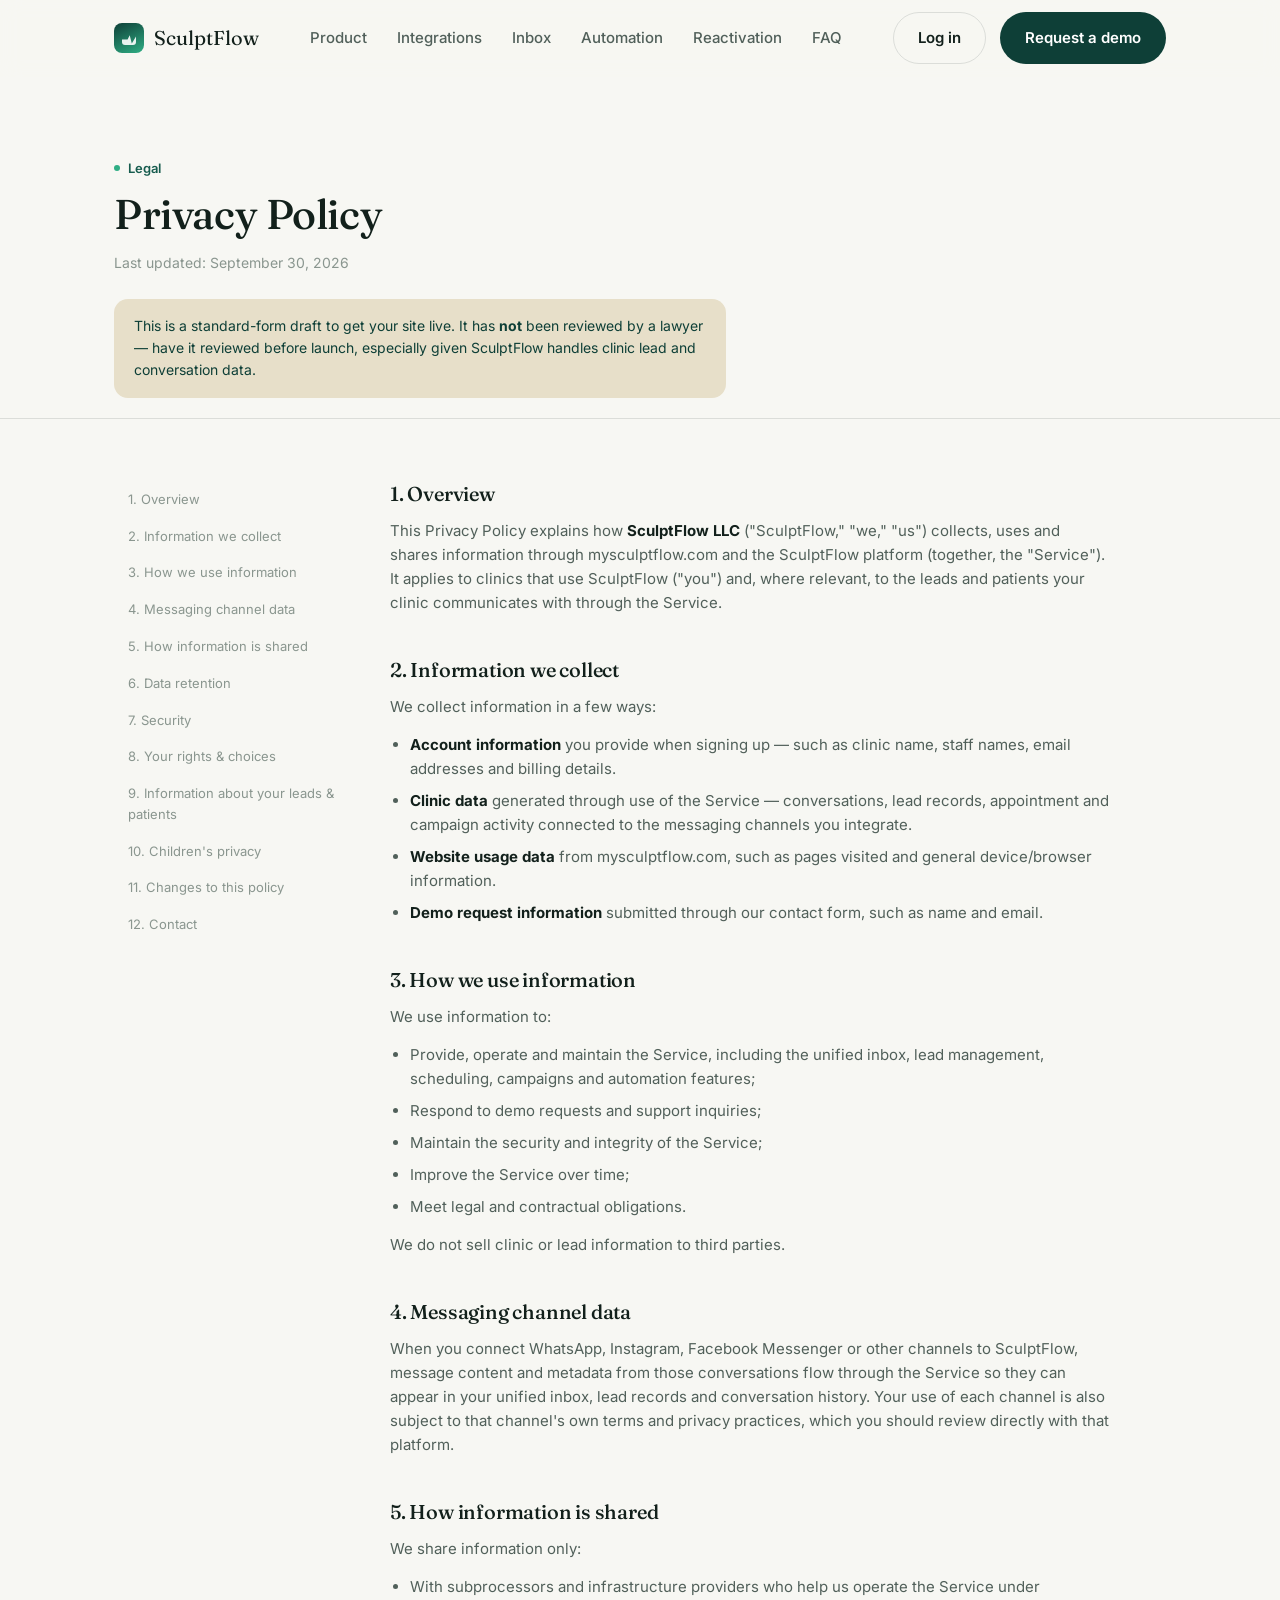
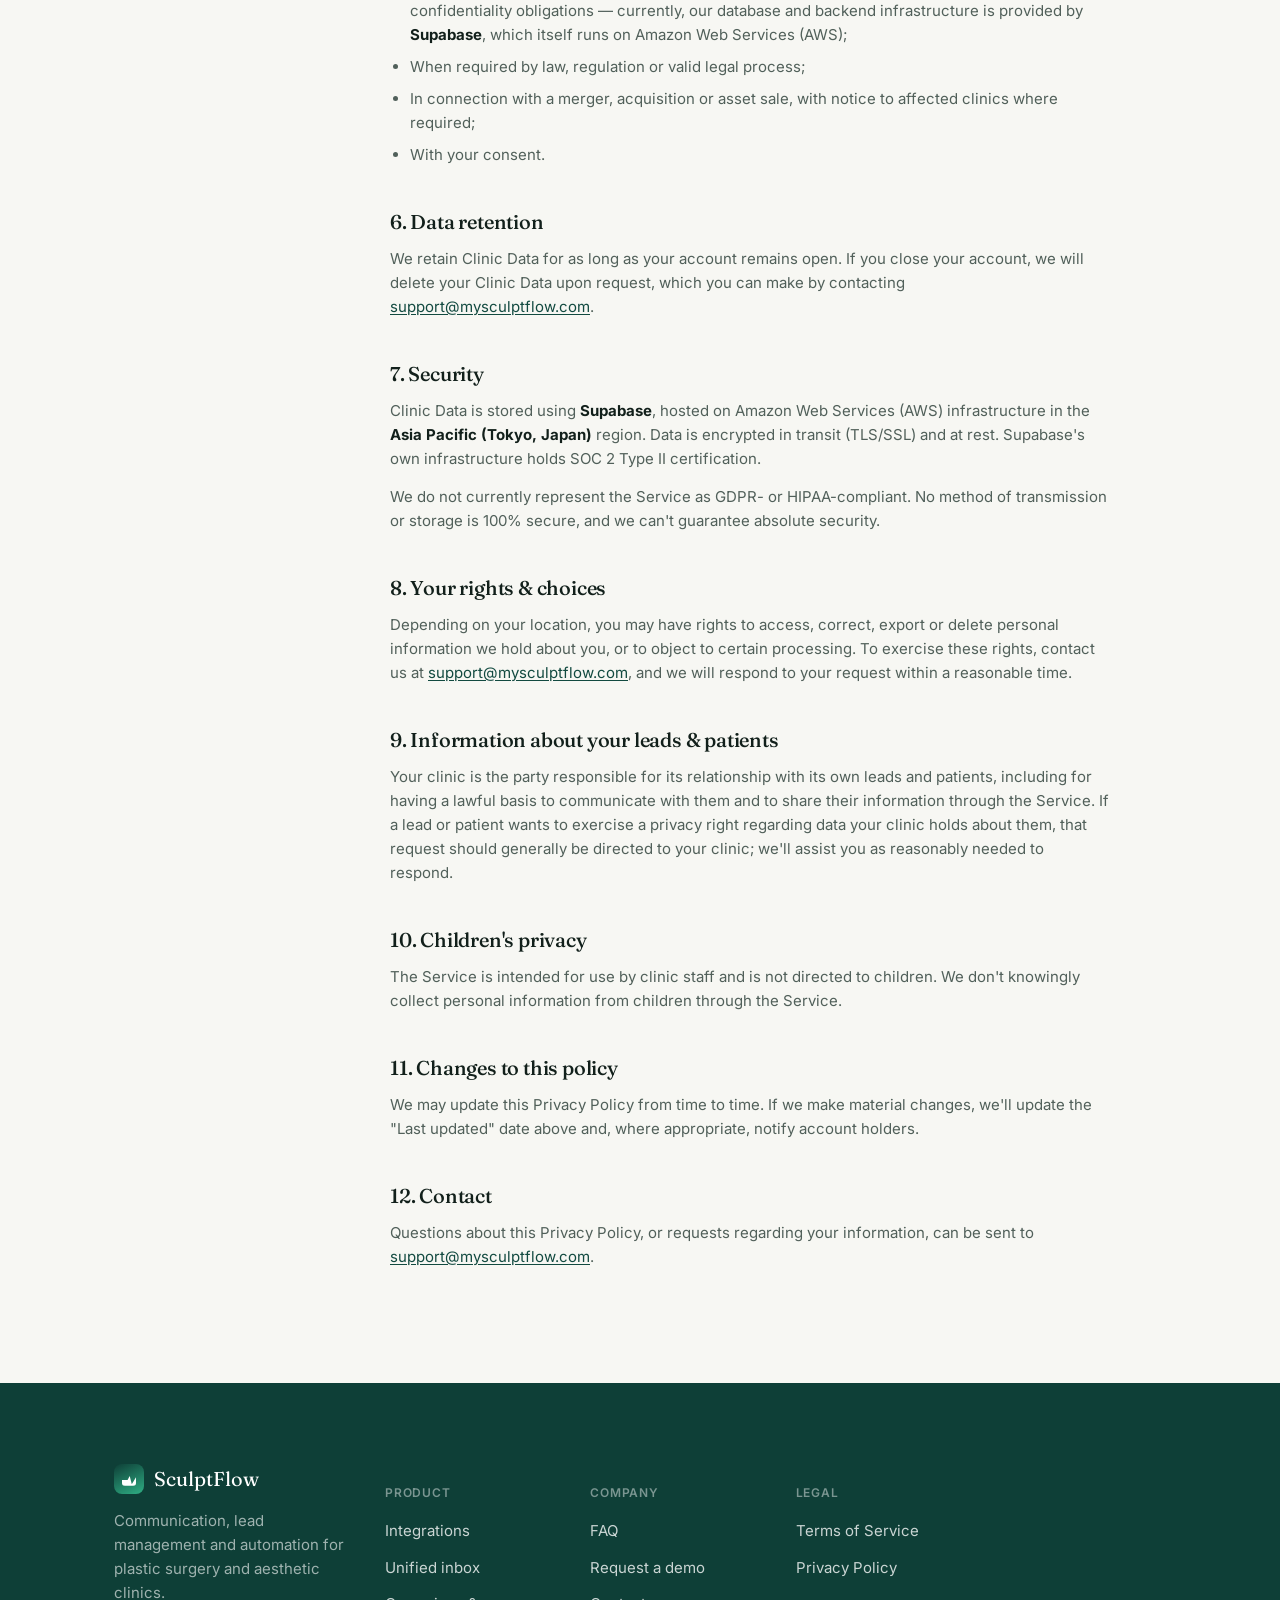
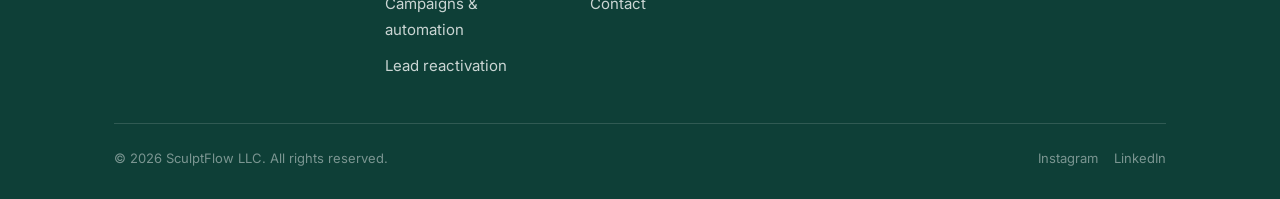
==== commit 94ca89e7: "Add Terms of Service and Privacy Policy pages" ====
--- a/privacy.html
+++ b/privacy.html
@@ -54,7 +54,7 @@
       <span class="kicker">Legal</span>
       <h1>Privacy Policy</h1>
       <p class="legal-updated">Last updated: September 30, 2026</p>
-      <p class="legal-notice">This is a standard-form draft to get your site live. It has <strong>not</strong> been reviewed by a lawyer, and sections in <span class="legal-placeholder">highlighted brackets</span> still need real information — particularly around hosting location and compliance posture — before this should be relied on for a clinic handling patient-adjacent data.</p>
+      <p class="legal-notice">This is a standard-form draft to get your site live. It has <strong>not</strong> been reviewed by a lawyer — have it reviewed before launch, especially given SculptFlow handles clinic lead and conversation data.</p>
     </div>
   </section>
 
@@ -102,7 +102,7 @@
         <p>We do not sell clinic or lead information to third parties.</p>
 
         <h2 id="channels">4. Messaging channel data</h2>
-        <p>When you connect WhatsApp, Instagram, Facebook Messenger or other channels to SculptFlow, message content and metadata from those conversations flow through the Service so they can appear in your unified inbox, lead records and conversation history. Your use of each channel is also subject to that channel's own terms and privacy practices. <span class="legal-placeholder">[PLACEHOLDER: this section should be reviewed against the specific API/business terms of each messaging platform you integrate with, and updated if you pursue official platform partnerships.]</span></p>
+        <p>When you connect WhatsApp, Instagram, Facebook Messenger or other channels to SculptFlow, message content and metadata from those conversations flow through the Service so they can appear in your unified inbox, lead records and conversation history. Your use of each channel is also subject to that channel's own terms and privacy practices, which you should review directly with that platform.</p>
 
         <h2 id="sharing">5. How information is shared</h2>
         <p>We share information only:</p>
@@ -114,14 +114,14 @@
         </ul>
 
         <h2 id="retention">6. Data retention</h2>
-        <p><span class="legal-placeholder">[PLACEHOLDER: specify how long Clinic Data, conversation history and account information are retained after account closure, and your process for deletion requests.]</span></p>
+        <p>We retain Clinic Data for as long as your account remains open. If you close your account, we will delete your Clinic Data upon request, which you can make by contacting <a href="mailto:support@mysculptflow.com">support@mysculptflow.com</a>.</p>
 
         <h2 id="security">7. Security</h2>
         <p>Clinic Data is stored using <strong>Supabase</strong>, hosted on Amazon Web Services (AWS) infrastructure in the <strong>Asia Pacific (Tokyo, Japan)</strong> region. Data is encrypted in transit (TLS/SSL) and at rest. Supabase's own infrastructure holds SOC 2 Type II certification.</p>
-        <p>We do not currently represent the Service as GDPR- or HIPAA-compliant. <span class="legal-placeholder">[PLACEHOLDER: if you later sign Supabase's HIPAA Business Associate Addendum (a paid add-on on Supabase's Team/Enterprise plan) or complete a GDPR compliance program, update this section accordingly — and only after that work is actually done, not in anticipation of it.]</span> No method of transmission or storage is 100% secure, and we can't guarantee absolute security.</p>
+        <p>We do not currently represent the Service as GDPR- or HIPAA-compliant. No method of transmission or storage is 100% secure, and we can't guarantee absolute security.</p>
 
         <h2 id="rights">8. Your rights &amp; choices</h2>
-        <p>Depending on your location, you may have rights to access, correct, export or delete personal information we hold about you, or to object to certain processing. To exercise these rights, contact us at <a href="mailto:support@mysculptflow.com">support@mysculptflow.com</a>. <span class="legal-placeholder">[PLACEHOLDER: add region-specific rights language — e.g. GDPR or other applicable regional data protection law — once your target markets and compliance posture are confirmed.]</span></p>
+        <p>Depending on your location, you may have rights to access, correct, export or delete personal information we hold about you, or to object to certain processing. To exercise these rights, contact us at <a href="mailto:support@mysculptflow.com">support@mysculptflow.com</a>, and we will respond to your request within a reasonable time.</p>
 
         <h2 id="leads">9. Information about your leads &amp; patients</h2>
         <p>Your clinic is the party responsible for its relationship with its own leads and patients, including for having a lawful basis to communicate with them and to share their information through the Service. If a lead or patient wants to exercise a privacy right regarding data your clinic holds about them, that request should generally be directed to your clinic; we'll assist you as reasonably needed to respond.</p>
